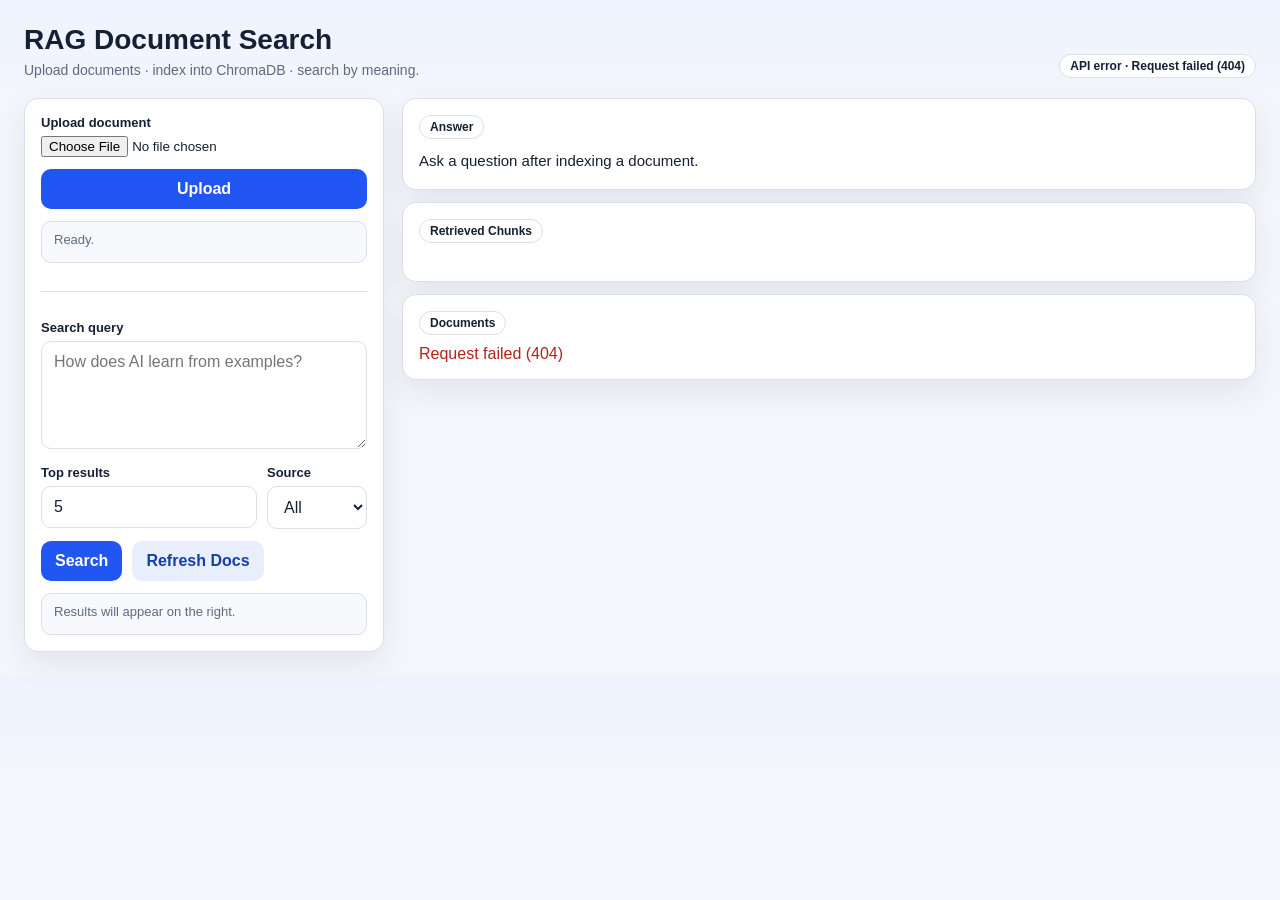
==== frontend/index.html @ 78bd69b2 "Separate frontend/backend, add document delete, OpenRouter LLM, and cross-encoder reranker" ====
<!doctype html>
<html lang="en">
<head>
  <meta charset="utf-8" />
  <meta name="viewport" content="width=device-width, initial-scale=1" />
  <title>RAG Document Search</title>
  <link rel="stylesheet" href="styles.css" />
  <script src="config.js"></script>
</head>
<body>
<div class="shell">
  <header>
    <div>
      <h1>RAG Document Search</h1>
      <div class="subtle">Upload documents · index into ChromaDB · search by meaning.</div>
    </div>
    <div class="pill" id="healthPill">API: checking…</div>
  </header>

  <div class="grid">
    <section class="panel stack">
      <div>
        <label for="fileInput">Upload document</label>
        <input id="fileInput" type="file" accept=".pdf,.txt,.md" />
      </div>
      <button class="primary" id="uploadBtn">Upload</button>
      <div class="status" id="uploadStatus">Ready.</div>

      <div class="divider"></div>

      <div>
        <label for="queryInput">Search query</label>
        <textarea id="queryInput" placeholder="How does AI learn from examples?"></textarea>
      </div>
      <div class="row">
        <div>
          <label for="topKInput">Top results</label>
          <input id="topKInput" type="number" min="1" max="20" value="5" />
        </div>
        <div>
          <label for="sourceSelect">Source</label>
          <select id="sourceSelect">
            <option value="">All</option>
          </select>
        </div>
      </div>
      <div class="actions">
        <button class="primary"   id="searchBtn">Search</button>
        <button class="secondary" id="refreshBtn">Refresh Docs</button>
      </div>
      <div class="status" id="searchStatus">Results will appear on the right.</div>
    </section>

    <section class="stack">
      <div class="panel">
        <div class="pill" style="margin-bottom:10px">Answer</div>
        <div class="answer" id="answerBox">Ask a question after indexing a document.</div>
      </div>
      <div class="panel">
        <div class="pill" style="margin-bottom:10px">Retrieved Chunks</div>
        <div class="results" id="resultsBox"></div>
      </div>
      <div class="panel">
        <div class="pill" style="margin-bottom:10px">Documents</div>
        <div class="cards" id="docsBox"></div>
      </div>
    </section>
  </div>
</div>

<script src="app.js"></script>
</body>
</html>
---- frontend/styles.css ----
:root {
  color-scheme: light;
  --bg: #f4f6fb;
  --panel: #ffffff;
  --text: #142033;
  --muted: #5e6a7d;
  --line: #d9e0ea;
  --accent: #2156f3;
  --accent-2: #153ea9;
  --good: #117a43;
  --bad: #b42318;
  --shadow: 0 12px 30px rgba(18,34,66,0.08);
  --radius: 14px;
}
*, *::before, *::after { box-sizing: border-box; }
body {
  margin: 0;
  font-family: Inter, "Segoe UI", Arial, sans-serif;
  background: linear-gradient(180deg, #eef3ff 0%, var(--bg) 18%);
  color: var(--text);
}
.shell { max-width: 1280px; margin: 0 auto; padding: 24px; }
header {
  display: flex;
  justify-content: space-between;
  align-items: flex-end;
  gap: 16px;
  margin-bottom: 20px;
  flex-wrap: wrap;
}
h1 { margin: 0; font-size: 28px; }
.subtle { color: var(--muted); font-size: 14px; margin-top: 6px; }
.grid {
  display: grid;
  grid-template-columns: 360px minmax(0, 1fr);
  gap: 18px;
  align-items: start;
}
.grid > .panel:first-child {
  position: sticky;
  top: 16px;
}
.panel {
  background: var(--panel);
  border: 1px solid var(--line);
  border-radius: var(--radius);
  box-shadow: var(--shadow);
  padding: 16px;
}
.stack { display: grid; gap: 12px; }
label { display: block; font-size: 13px; font-weight: 600; margin-bottom: 6px; }
input[type="text"],
input[type="number"],
textarea,
select {
  width: 100%;
  border: 1px solid var(--line);
  border-radius: 10px;
  padding: 11px 12px;
  font: inherit;
  background: #fff;
  color: var(--text);
}
textarea { min-height: 108px; resize: vertical; }
button {
  border: 0;
  border-radius: 10px;
  padding: 11px 14px;
  font: inherit;
  font-weight: 700;
  cursor: pointer;
  transition: transform 0.08s ease, opacity 0.2s ease;
}
button:hover  { transform: translateY(-1px); }
button:disabled { opacity: 0.55; cursor: not-allowed; transform: none; }
.primary   { background: var(--accent);  color: #fff; }
.secondary { background: #e8eefc; color: var(--accent-2); }
.danger    { background: #fdeceb; color: var(--bad); }
.danger:hover { background: #fbdad8; }
.status {
  padding: 10px 12px;
  border-radius: 10px;
  background: #f7f9fc;
  border: 1px solid var(--line);
  color: var(--muted);
  font-size: 13px;
  min-height: 42px;
  white-space: pre-wrap;
}
.cards { display: grid; gap: 12px; }
.doc { border: 1px solid var(--line); border-radius: 12px; padding: 12px; background: #fbfcfe; }
.doc-top {
  display: flex;
  justify-content: space-between;
  align-items: center;
  gap: 12px;
  flex-wrap: wrap;
  margin-bottom: 6px;
}
.pill {
  display: inline-flex;
  align-items: center;
  gap: 6px;
  border-radius: 999px;
  padding: 4px 10px;
  font-size: 12px;
  font-weight: 700;
  border: 1px solid var(--line);
  background: #fff;
}
.ok   { color: var(--good); }
.fail { color: var(--bad);  }
.muted { color: var(--muted); }
.answer {
  white-space: pre-wrap;
  line-height: 1.6;
  font-size: 15px;
  max-height: 320px;
  overflow: auto;
}
.results { display: grid; gap: 12px; margin-top: 12px; }
.result { border: 1px solid var(--line); border-radius: 12px; padding: 12px; background: #fff; }
.result-head {
  display: flex;
  justify-content: space-between;
  gap: 12px;
  flex-wrap: wrap;
  margin-bottom: 8px;
  font-size: 13px;
  color: var(--muted);
}
.result-text { white-space: pre-wrap; line-height: 1.55; font-size: 14px; }
.results { max-height: 420px; overflow: auto; }
.row { display: grid; grid-template-columns: 1fr 100px; gap: 10px; }
.actions { display: flex; gap: 10px; flex-wrap: wrap; }
.divider { height: 1px; background: var(--line); margin: 16px 0; }
@media (max-width: 980px) {
  .grid { grid-template-columns: 1fr; }
  .row  { grid-template-columns: 1fr; }
}
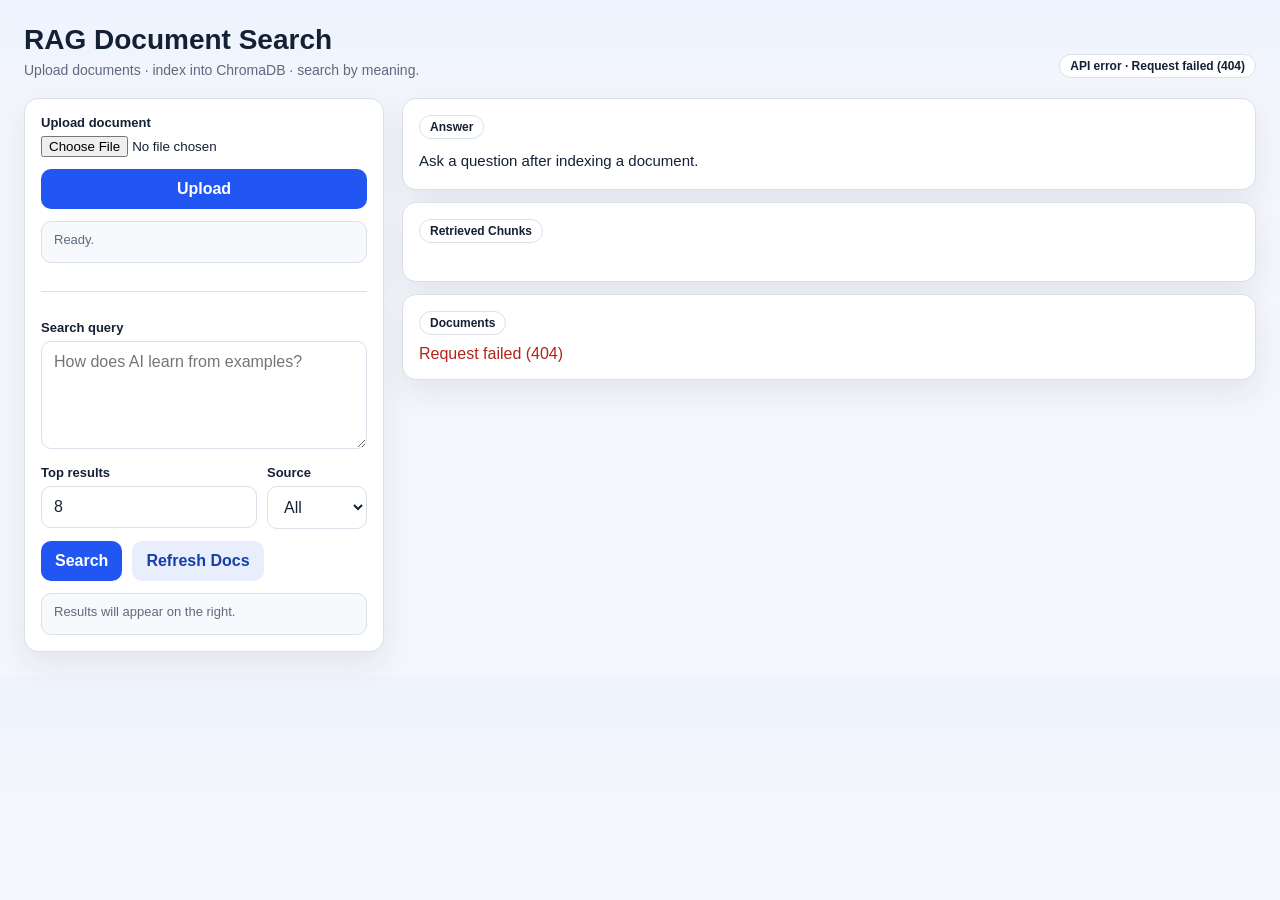
==== commit 7ab2f383: "Add MMR retrieval, dedup, adjacent-chunk expansion, and bold LLM formatting" ====
--- a/frontend/index.html
+++ b/frontend/index.html
@@ -35,7 +35,7 @@
       <div class="row">
         <div>
           <label for="topKInput">Top results</label>
-          <input id="topKInput" type="number" min="1" max="20" value="5" />
+          <input id="topKInput" type="number" min="1" max="20" value="8" />
         </div>
         <div>
           <label for="sourceSelect">Source</label>
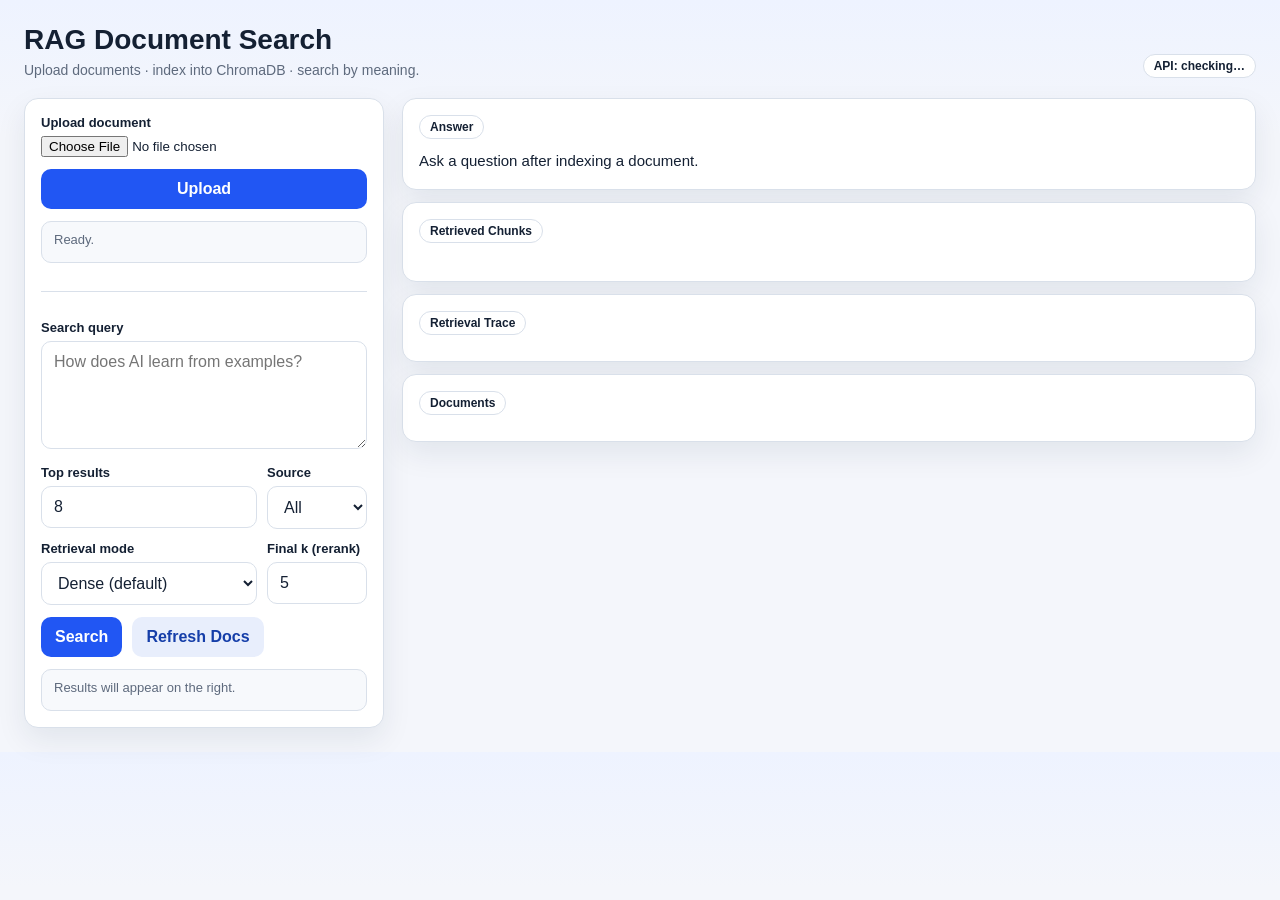
==== commit dd379cf3: "deploy(frontend): wire Hybrid RRF + reranker modes into UI; add flashrank dep Frontend now drives /v" ====
--- a/frontend/index.html
+++ b/frontend/index.html
@@ -44,6 +44,20 @@
           </select>
         </div>
       </div>
+      <div class="row">
+        <div>
+          <label for="modeSelect">Retrieval mode</label>
+          <select id="modeSelect">
+            <option value="dense">Dense (default)</option>
+            <option value="hybrid">Hybrid RRF</option>
+            <option value="hybrid_rerank">Hybrid + Rerank</option>
+          </select>
+        </div>
+        <div>
+          <label for="topKFinalInput">Final k (rerank)</label>
+          <input id="topKFinalInput" type="number" min="1" max="20" value="5" />
+        </div>
+      </div>
       <div class="actions">
         <button class="primary"   id="searchBtn">Search</button>
         <button class="secondary" id="refreshBtn">Refresh Docs</button>
@@ -61,6 +75,10 @@
         <div class="results" id="resultsBox"></div>
       </div>
       <div class="panel">
+        <div class="pill" style="margin-bottom:10px">Retrieval Trace</div>
+        <div class="trace" id="traceBox"></div>
+      </div>
+      <div class="panel">
         <div class="pill" style="margin-bottom:10px">Documents</div>
         <div class="cards" id="docsBox"></div>
       </div>
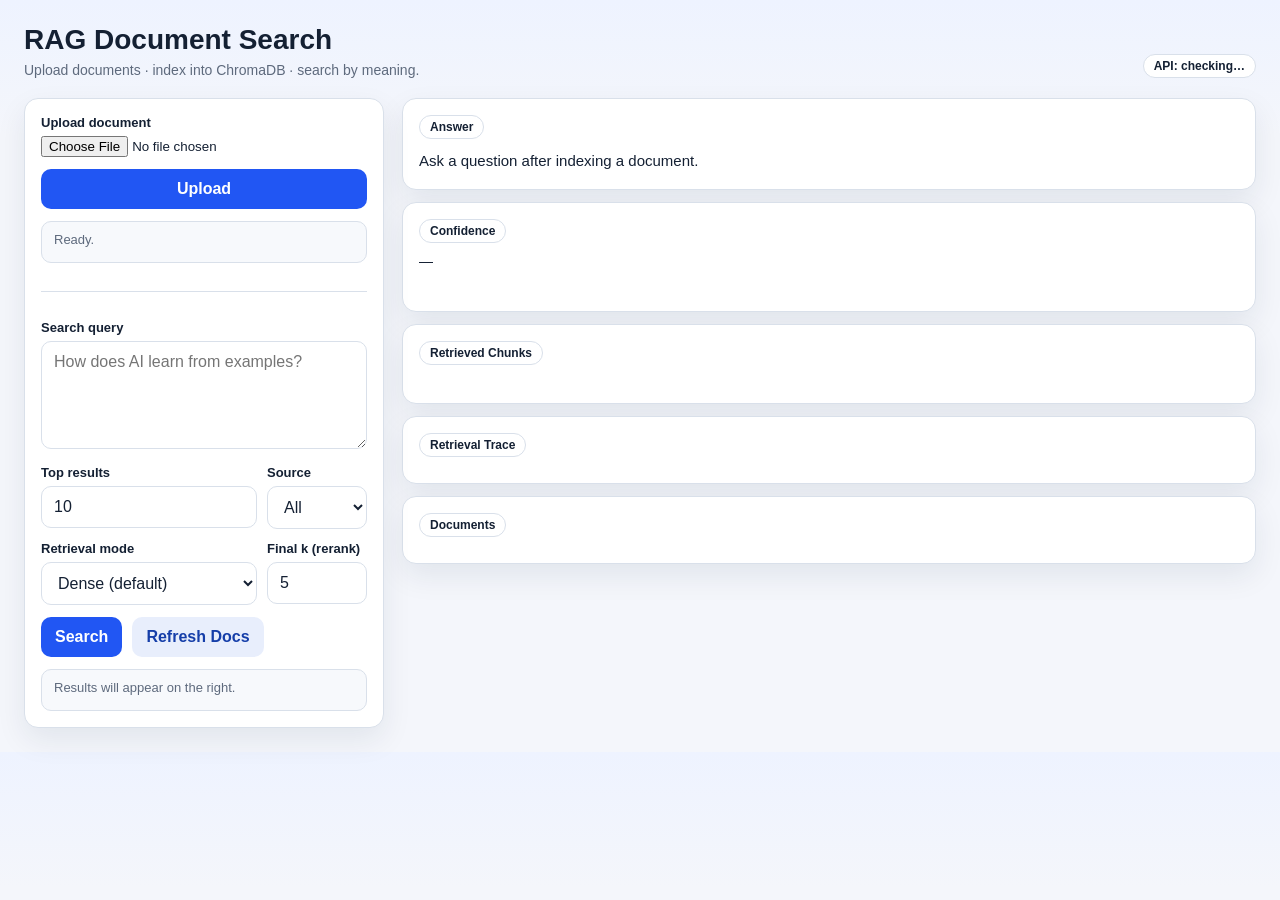
==== commit 3f79e7dc: "release(ops): Phase 10 production go-live verification - Frontend: added BM25 mode, confidence panel" ====
--- a/frontend/index.html
+++ b/frontend/index.html
@@ -35,7 +35,7 @@
       <div class="row">
         <div>
           <label for="topKInput">Top results</label>
-          <input id="topKInput" type="number" min="1" max="20" value="8" />
+          <input id="topKInput" type="number" min="1" max="50" value="10" />
         </div>
         <div>
           <label for="sourceSelect">Source</label>
@@ -49,6 +49,7 @@
           <label for="modeSelect">Retrieval mode</label>
           <select id="modeSelect">
             <option value="dense">Dense (default)</option>
+            <option value="sparse">BM25</option>
             <option value="hybrid">Hybrid RRF</option>
             <option value="hybrid_rerank">Hybrid + Rerank</option>
           </select>
@@ -71,6 +72,10 @@
         <div class="answer" id="answerBox">Ask a question after indexing a document.</div>
       </div>
       <div class="panel">
+        <div class="pill" style="margin-bottom:10px">Confidence</div>
+        <div id="confidenceBox" class="confidence">—</div>
+      </div>
+      <div class="panel">
         <div class="pill" style="margin-bottom:10px">Retrieved Chunks</div>
         <div class="results" id="resultsBox"></div>
       </div>
@@ -88,4 +93,4 @@
 
 <script src="app.js"></script>
 </body>
-</html>+</html>
--- a/frontend/styles.css
+++ b/frontend/styles.css
@@ -118,6 +118,10 @@
   max-height: 320px;
   overflow: auto;
 }
+.confidence {
+  font-size: 14px;
+  min-height: 42px;
+}
 .results { display: grid; gap: 12px; margin-top: 12px; }
 .result { border: 1px solid var(--line); border-radius: 12px; padding: 12px; background: #fff; }
 .result-head {
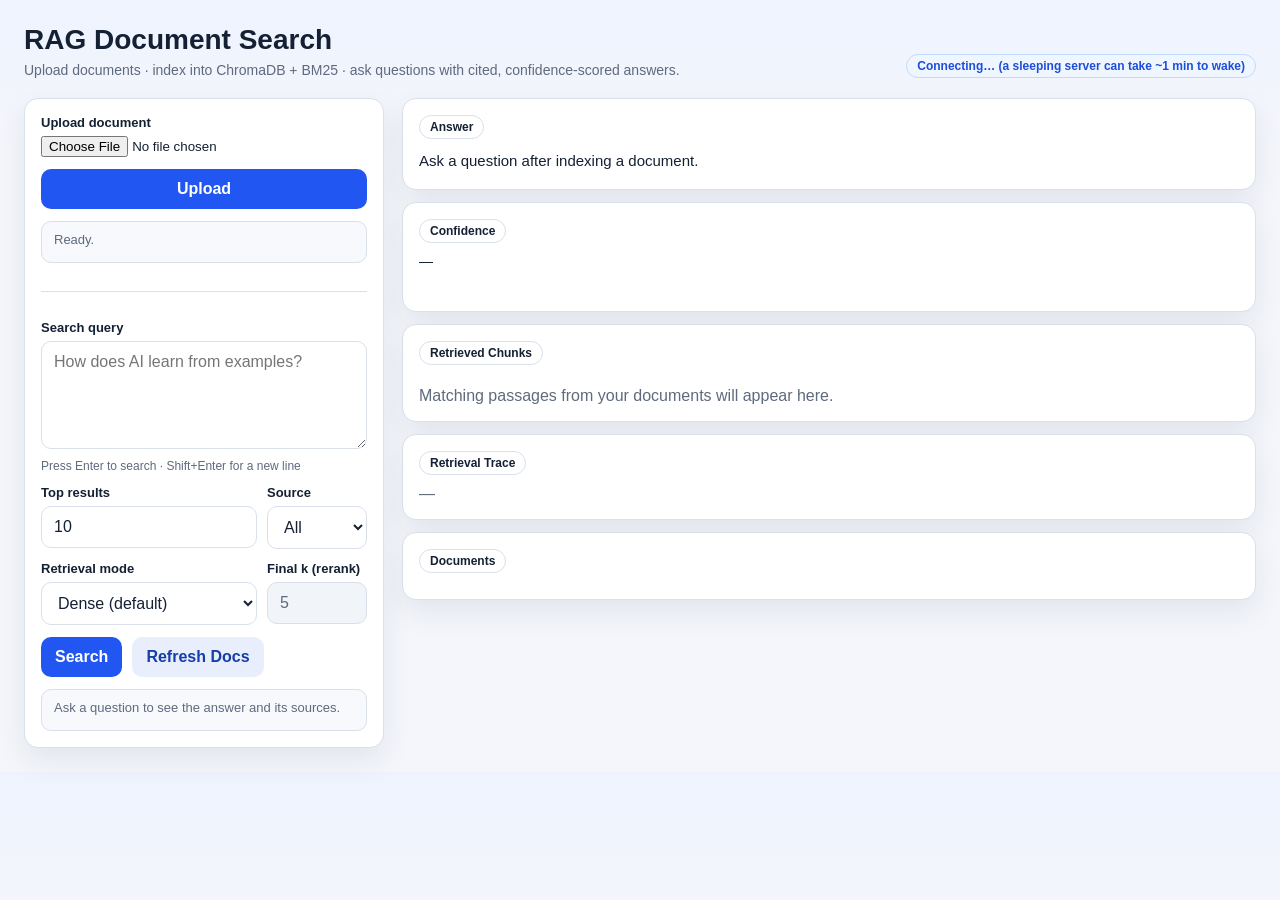
==== commit f8f1b1fa: "fix: BM25/Chroma sync, XSS in UI, keep-warm workflow, test isolation - keep-warm: default to the pro" ====
--- a/frontend/index.html
+++ b/frontend/index.html
@@ -12,7 +12,7 @@
   <header>
     <div>
       <h1>RAG Document Search</h1>
-      <div class="subtle">Upload documents · index into ChromaDB · search by meaning.</div>
+      <div class="subtle">Upload documents · index into ChromaDB + BM25 · ask questions with cited, confidence-scored answers.</div>
     </div>
     <div class="pill" id="healthPill">API: checking…</div>
   </header>
@@ -31,6 +31,7 @@
       <div>
         <label for="queryInput">Search query</label>
         <textarea id="queryInput" placeholder="How does AI learn from examples?"></textarea>
+        <div class="hint">Press Enter to search · Shift+Enter for a new line</div>
       </div>
       <div class="row">
         <div>
@@ -63,7 +64,7 @@
         <button class="primary"   id="searchBtn">Search</button>
         <button class="secondary" id="refreshBtn">Refresh Docs</button>
       </div>
-      <div class="status" id="searchStatus">Results will appear on the right.</div>
+      <div class="status" id="searchStatus">Ask a question to see the answer and its sources.</div>
     </section>
 
     <section class="stack">
@@ -77,11 +78,11 @@
       </div>
       <div class="panel">
         <div class="pill" style="margin-bottom:10px">Retrieved Chunks</div>
-        <div class="results" id="resultsBox"></div>
+        <div class="results" id="resultsBox"><div class="muted">Matching passages from your documents will appear here.</div></div>
       </div>
       <div class="panel">
         <div class="pill" style="margin-bottom:10px">Retrieval Trace</div>
-        <div class="trace" id="traceBox"></div>
+        <div class="trace" id="traceBox"><div class="muted">—</div></div>
       </div>
       <div class="panel">
         <div class="pill" style="margin-bottom:10px">Documents</div>
--- a/frontend/styles.css
+++ b/frontend/styles.css
@@ -111,6 +111,29 @@
 .ok   { color: var(--good); }
 .fail { color: var(--bad);  }
 .muted { color: var(--muted); }
+.indexing {
+  color: #1d4ed8;
+  background: #eff6ff;
+  border-color: #bfdbfe;
+  animation: pulse-border 1.5s infinite alternate;
+}
+@keyframes pulse-border {
+  0% { border-color: #bfdbfe; box-shadow: 0 0 0 0 rgba(59, 130, 246, 0.2); }
+  100% { border-color: #3b82f6; box-shadow: 0 0 8px 2px rgba(59, 130, 246, 0.3); }
+}
+.progress-bar-container {
+  margin-top: 8px;
+  background: #e2e8f0;
+  height: 6px;
+  border-radius: 3px;
+  overflow: hidden;
+}
+.progress-bar-fill {
+  background: linear-gradient(90deg, #3b82f6, #1d4ed8);
+  height: 100%;
+  border-radius: 3px;
+  transition: width 0.4s ease;
+}
 .answer {
   white-space: pre-wrap;
   line-height: 1.6;
@@ -137,6 +160,15 @@
 .results { max-height: 420px; overflow: auto; }
 .row { display: grid; grid-template-columns: 1fr 100px; gap: 10px; }
 .actions { display: flex; gap: 10px; flex-wrap: wrap; }
+.hint { font-size: 12px; color: var(--muted); margin-top: 6px; }
+.doc-name { overflow-wrap: anywhere; }
+input:disabled, select:disabled { background: #f1f4f9; color: var(--muted); cursor: not-allowed; }
+.trace-row { display: flex; justify-content: space-between; gap: 12px; padding: 6px 0; border-bottom: 1px solid var(--line); font-size: 14px; }
+.trace-row:last-child { border-bottom: 0; }
+.trace-label { color: var(--muted); font-weight: 600; }
+.trace-val { font-variant-numeric: tabular-nums; }
+.pill.ok { background: #ecfdf3; border-color: #abefc6; }
+.pill.fail { background: #fef3f2; border-color: #fecdca; }
 .divider { height: 1px; background: var(--line); margin: 16px 0; }
 @media (max-width: 980px) {
   .grid { grid-template-columns: 1fr; }
